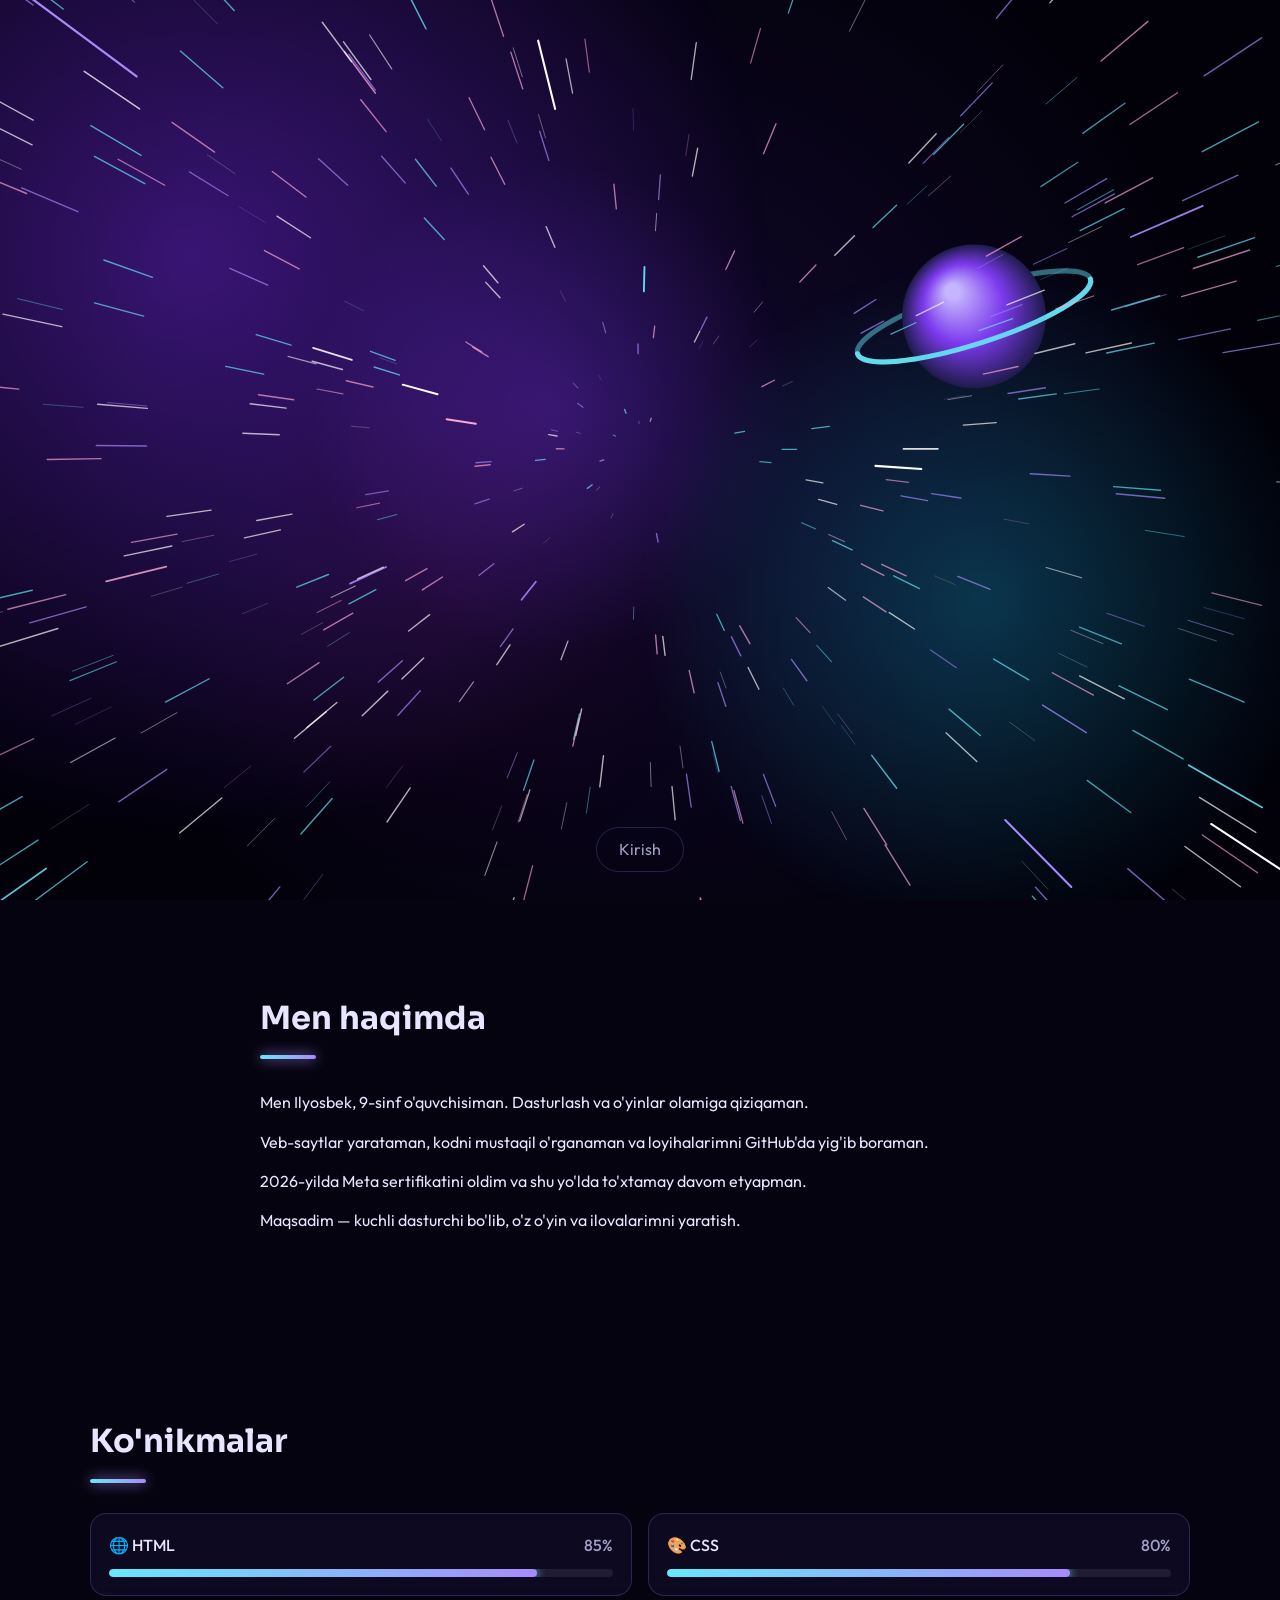
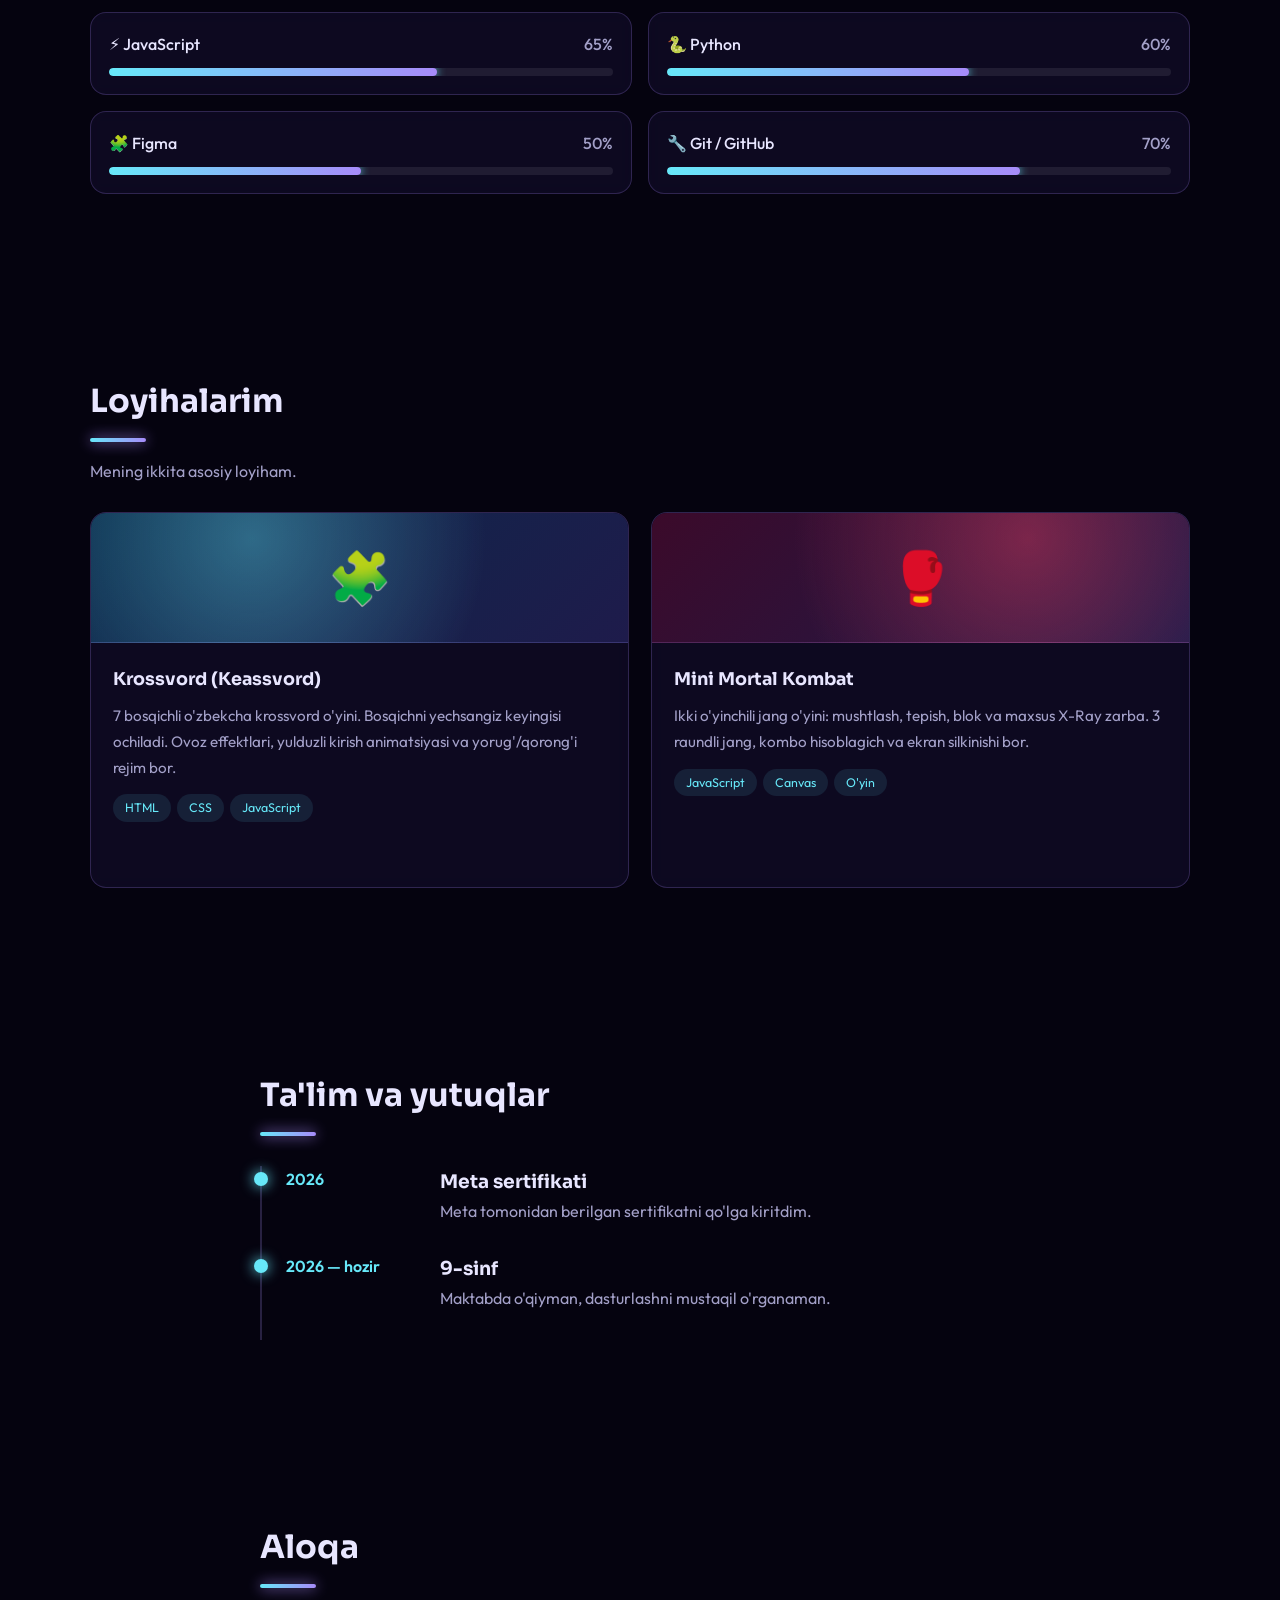
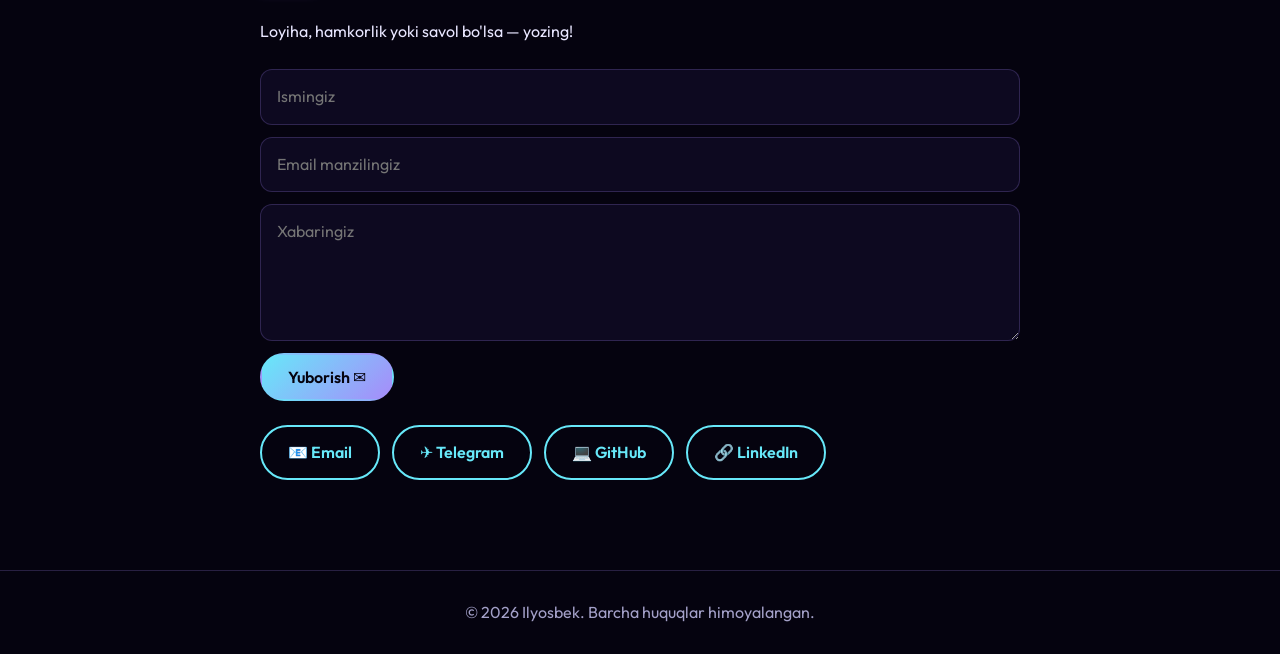
==== p2/index.html @ faa94288 "Add files via upload" ====
<!DOCTYPE html>
<html lang="uz">
<head>
<meta charset="UTF-8">
<meta name="viewport" content="width=device-width, initial-scale=1">
<title>Ilyosbek — Portfolio</title>
<meta name="description" content="Ilyosbek — 9-sinf o'quvchisi, dasturchi. Shaxsiy portfolio sayti.">
<meta name="theme-color" content="#05030f">
<link rel="preconnect" href="https://fonts.googleapis.com">
<link rel="preconnect" href="https://fonts.gstatic.com" crossorigin>
<link href="https://fonts.googleapis.com/css2?family=Sora:wght@400;600;800&family=Outfit:wght@300;400;500;600&display=swap" rel="stylesheet">
<link rel="stylesheet" href="style.css">
</head>
<body>

<!-- Kirish: koinot bo'ylab uchish, keyin yulduzlardan "Xush kelibsiz" yozuvi -->
<div class="intro" id="intro">
  <canvas id="introCanvas"></canvas>
  <button class="skip" id="skipBtn">Kirish</button>
</div>

<canvas id="space" aria-hidden="true"></canvas>
<div class="spot" id="spot" aria-hidden="true"></div>
<div class="nebula" aria-hidden="true"><i></i><i></i><i></i></div>
<div class="progress" id="progress"></div>

<header class="header">
  <nav class="nav container">
    <a href="#hero" class="logo">Ilyosbek<span>✦</span></a>
    <ul class="nav-links" id="navLinks">
      <li><a href="#about">Men</a></li>
      <li><a href="#skills">Ko'nikmalar</a></li>
      <li><a href="#projects">Loyihalar</a></li>
      <li><a href="#education">Ta'lim</a></li>
      <li><a href="#contact">Aloqa</a></li>
    </ul>
    <button class="icon-btn menu-btn" id="menuBtn" aria-label="Menyu">☰</button>
  </nav>
</header>

<main>
  <section id="hero" class="hero">
    <div class="container hero-inner">
      <div class="hero-text reveal">
        <span class="badge">🚀 Salom, men</span>
        <h1>Ilyosbek</h1>
        <p class="typing">Men <span id="typed"></span><i class="cursor">|</i></p>
        <p class="tagline">Bugungi harakat, ertangi natija.</p>
        <div class="hero-btns">
          <a href="#projects" class="btn">Loyihalarim</a>
          <a href="#contact" class="btn btn-outline">Bog'lanish</a>
        </div>
        <div class="stats">
          <div><b id="repoCount" data-count="2">0</b><small>Loyiha</small></div>
          <div><b data-count="1">0</b><small>Meta sertifikat</small></div>
          <div><b data-count="9">0</b><small>-sinf</small></div>
        </div>
      </div>
      <div class="avatar-wrap reveal">
        <img src="./5355030624579821579.jpg" alt="Ilyosbek — profil rasmi" class="avatar">
      </div>
    </div>
  </section>

  <section id="about" class="section">
    <div class="container narrow reveal">
      <h2 class="title">Men haqimda</h2>
      <p>Men Ilyosbek, 9-sinf o'quvchisiman. Dasturlash va o'yinlar olamiga qiziqaman.</p>
      <p>Veb-saytlar yarataman, kodni mustaqil o'rganaman va loyihalarimni GitHub'da yig'ib boraman.</p>
      <p>2026-yilda Meta sertifikatini oldim va shu yo'lda to'xtamay davom etyapman.</p>
      <p>Maqsadim — kuchli dasturchi bo'lib, o'z o'yin va ilovalarimni yaratish.</p>
    </div>
  </section>

  <section id="skills" class="section">
    <div class="container">
      <h2 class="title reveal">Ko'nikmalar</h2>
      <ul class="skills">
        <li class="reveal" data-level="85"><div class="sk-head"><span>🌐 HTML</span><em>85%</em></div><div class="bar"><i></i></div></li>
        <li class="reveal" data-level="80"><div class="sk-head"><span>🎨 CSS</span><em>80%</em></div><div class="bar"><i></i></div></li>
        <li class="reveal" data-level="65"><div class="sk-head"><span>⚡ JavaScript</span><em>65%</em></div><div class="bar"><i></i></div></li>
        <li class="reveal" data-level="60"><div class="sk-head"><span>🐍 Python</span><em>60%</em></div><div class="bar"><i></i></div></li>
        <li class="reveal" data-level="50"><div class="sk-head"><span>🧩 Figma</span><em>50%</em></div><div class="bar"><i></i></div></li>
        <li class="reveal" data-level="70"><div class="sk-head"><span>🔧 Git / GitHub</span><em>70%</em></div><div class="bar"><i></i></div></li>
      </ul>
    </div>
  </section>

  <section id="projects" class="section">
    <div class="container">
      <h2 class="title reveal">Loyihalarim</h2>
      <p class="lead reveal">Mening ikkita asosiy loyiham.</p>
      <div class="projects" id="projectList">
        <article class="card">
          <div class="thumb t1" aria-hidden="true">🧩</div>
          <div class="card-body">
            <h3>Krossvord (Keassvord)</h3>
            <p>7 bosqichli o'zbekcha krossvord o'yini. Bosqichni yechsangiz keyingisi ochiladi. Ovoz effektlari, yulduzli kirish animatsiyasi va yorug'/qorong'i rejim bor.</p>
            <div class="tags"><span>HTML</span><span>CSS</span><span>JavaScript</span></div>
            <div class="card-links">
              <a href="https://htmlpreview.github.io/?https://github.com/IlyosbekIT/Keassvord/blob/main/index.html" target="_blank" rel="noopener">O'ynash ↗</a>
              <a href="https://github.com/IlyosbekIT/Keassvord" target="_blank" rel="noopener">GitHub ↗</a>
            </div>
          </div>
        </article>
        <article class="card">
          <div class="thumb t2" aria-hidden="true">🥊</div>
          <div class="card-body">
            <h3>Mini Mortal Kombat</h3>
            <p>Ikki o'yinchili jang o'yini: mushtlash, tepish, blok va maxsus X-Ray zarba. 3 raundli jang, kombo hisoblagich va ekran silkinishi bor.</p>
            <div class="tags"><span>JavaScript</span><span>Canvas</span><span>O'yin</span></div>
            <div class="card-links">
              <a href="https://htmlpreview.github.io/?https://github.com/IlyosbekIT/mini-game-mortalkombat/blob/main/mortal_kombat_v3.html" target="_blank" rel="noopener">O'ynash ↗</a>
              <a href="https://github.com/IlyosbekIT/mini-game-mortalkombat" target="_blank" rel="noopener">GitHub ↗</a>
            </div>
          </div>
        </article>
      </div>
    </div>
  </section>

  <section id="education" class="section">
    <div class="container narrow">
      <h2 class="title reveal">Ta'lim va yutuqlar</h2>
      <ul class="timeline">
        <li class="reveal"><span class="year">2026</span><div><h3>Meta sertifikati</h3><p>Meta tomonidan berilgan sertifikatni qo'lga kiritdim.</p></div></li>
        <li class="reveal"><span class="year">2026 — hozir</span><div><h3>9-sinf</h3><p>Maktabda o'qiyman, dasturlashni mustaqil o'rganaman.</p></div></li>
      </ul>
    </div>
  </section>

  <section id="contact" class="section">
    <div class="container narrow">
      <h2 class="title reveal">Aloqa</h2>
      <p class="reveal">Loyiha, hamkorlik yoki savol bo'lsa — yozing!</p>
      <form class="form reveal" id="form">
        <input id="fName" placeholder="Ismingiz" required>
        <input id="fMail" type="email" placeholder="Email manzilingiz" required>
        <textarea id="fMsg" rows="4" placeholder="Xabaringiz" required></textarea>
        <button class="btn" type="submit">Yuborish ✉️</button>
      </form>
      <div class="contacts reveal">
        <a href="mailto:cripmayngame@gmail.com" class="btn btn-outline">📧 Email</a>
        <a href="https://t.me/itzIlyosbek" target="_blank" rel="noopener" class="btn btn-outline">✈️ Telegram</a>
        <a href="https://github.com/IlyosbekIT" target="_blank" rel="noopener" class="btn btn-outline">💻 GitHub</a>
        <a href="https://share.google/00MURgYZp73MYWZlD" target="_blank" rel="noopener" class="btn btn-outline">🔗 LinkedIn</a>
      </div>
    </div>
  </section>
</main>

<footer class="footer"><p>© 2026 Ilyosbek. Barcha huquqlar himoyalangan.</p></footer>
<button class="to-top" id="toTop" aria-label="Yuqoriga">↑</button>
<div class="cur-ring" id="curRing" aria-hidden="true"></div><div class="cur-dot" id="curDot" aria-hidden="true"></div>
<canvas id="fx" aria-hidden="true"></canvas>
<script src="script.js"></script>
</body>
</html>
---- p2/style.css ----
:root{--main:#67e8f9;--main2:#a78bfa;--bg:#05030f;--text:#e8e6ff;--muted:#a3a0c8;--card:rgba(20,16,48,.55);--border:rgba(167,139,250,.22);--glass:rgba(5,3,15,.65)}
*{box-sizing:border-box;margin:0;padding:0}
html{scroll-behavior:smooth;scroll-padding-top:70px}
body{font-family:"Outfit",system-ui,sans-serif;background:var(--bg);color:var(--text);line-height:1.7;overflow-x:hidden}
h1,h2,h3,.logo,.stats b{font-family:"Sora","Outfit",sans-serif}
img{max-width:100%;display:block}a{color:var(--main);text-decoration:none}ul{list-style:none}
:focus-visible{outline:2px solid var(--main);outline-offset:3px}
.container{width:min(1100px,92%);margin:0 auto}.narrow{width:min(760px,92%)}
main,.header,.footer{position:relative;z-index:2}

/* Fon */
#space{position:fixed;inset:0;width:100%;height:100%;z-index:0}
.nebula{position:fixed;inset:0;z-index:1;pointer-events:none;overflow:hidden}
.nebula i{position:absolute;border-radius:50%;filter:blur(90px);opacity:.3;animation:drift 22s ease-in-out infinite}
.nebula i:nth-child(1){width:520px;height:520px;background:#6d28d9;top:-120px;left:-120px}
.nebula i:nth-child(2){width:460px;height:460px;background:#0e7490;bottom:-100px;right:-100px;animation-delay:-8s}
.nebula i:nth-child(3){width:380px;height:380px;background:#be185d;top:45%;left:55%;opacity:.16;animation-delay:-15s}
@keyframes drift{50%{transform:translate(60px,40px) scale(1.15)}}

/* Kirish */
.intro{position:fixed;inset:0;z-index:300;background:radial-gradient(circle at 50% 50%,#12082e,#02010a 75%);transition:opacity 1.2s,visibility 1.2s}
.intro.done{opacity:0;visibility:hidden}
#introCanvas{width:100%;height:100%;display:block;transition:transform 1.4s ease-in}
.intro.done #introCanvas{transform:scale(1.5)}
.skip{position:absolute;bottom:28px;left:50%;transform:translateX(-50%);background:none;color:var(--muted);border:1px solid var(--border);padding:8px 22px;border-radius:99px;font:inherit;cursor:pointer;transition:.25s}
.skip:hover{color:var(--main);border-color:var(--main)}

.progress{position:fixed;top:0;left:0;height:3px;width:0;background:linear-gradient(90deg,var(--main),var(--main2));z-index:100;box-shadow:0 0 12px var(--main)}
.header{position:sticky;top:0;background:var(--glass);backdrop-filter:blur(14px);-webkit-backdrop-filter:blur(14px);border-bottom:1px solid var(--border)}
.nav{display:flex;align-items:center;justify-content:space-between;height:64px}
.logo{font-weight:800;font-size:1.25rem;color:var(--text)}.logo span{color:var(--main);margin-left:4px;display:inline-block;animation:spin 8s linear infinite}
@keyframes spin{to{transform:rotate(360deg)}}
.nav-links{display:none;flex-direction:column;gap:14px;position:absolute;top:64px;left:0;right:0;background:#0a0620;padding:18px 4%;border-bottom:1px solid var(--border)}
.nav-links.open{display:flex}
.nav-links a{color:var(--text);padding:4px 0;border-bottom:2px solid transparent}
.nav-links a:hover,.nav-links a.active{color:var(--main);border-color:var(--main)}
.icon-btn{background:none;border:1px solid var(--border);border-radius:10px;width:40px;height:40px;font-size:1.1rem;cursor:pointer;color:var(--text)}

.section{padding:90px 0}
.title{font-size:2rem;margin-bottom:30px}
.title::after{content:"";display:block;width:56px;height:4px;border-radius:2px;margin-top:10px;background:linear-gradient(90deg,var(--main),var(--main2));box-shadow:0 0 14px var(--main2)}
.lead{color:var(--muted);margin:-14px 0 26px}
.section p+p{margin-top:12px}

.btn{display:inline-block;padding:12px 26px;border-radius:99px;font-weight:600;font-size:1rem;cursor:pointer;color:#05030f;border:2px solid transparent;background:linear-gradient(135deg,var(--main),var(--main2));font-family:inherit;transition:.25s}
.btn:hover{transform:translateY(-3px);box-shadow:0 10px 28px rgba(103,232,249,.35)}
.btn-outline{background:transparent;color:var(--main);border-color:var(--main)}
.btn-outline:hover{background:var(--main);color:#05030f}

.hero{padding:70px 0 90px;min-height:calc(100vh - 64px);display:flex;align-items:center}
.hero-inner{display:flex;flex-direction:column-reverse;align-items:center;gap:40px;text-align:center}
.badge{display:inline-block;padding:6px 16px;border-radius:99px;background:var(--card);border:1px solid var(--border);font-size:.9rem}
.hero h1{font-size:3rem;line-height:1.1;margin:16px 0 8px;font-weight:800;background:linear-gradient(120deg,#fff,var(--main) 50%,var(--main2));-webkit-background-clip:text;background-clip:text;color:transparent}
.typing{font-size:1.25rem;font-weight:500;color:var(--muted);min-height:2em}
.typing #typed,.cursor{color:var(--main)}.cursor{animation:blink 1s steps(1) infinite}
@keyframes blink{50%{opacity:0}}
.tagline{margin:10px 0 24px;color:var(--muted)}
.hero-btns{display:flex;gap:12px;justify-content:center;flex-wrap:wrap}
.stats{display:flex;gap:30px;justify-content:center;margin-top:36px}
.stats b{display:inline-block;font-size:1.8rem;color:var(--main)}.stats small{display:block;color:var(--muted)}
.avatar-wrap{padding:6px;border-radius:50%;background:conic-gradient(var(--main),var(--main2),#f472b6,var(--main));box-shadow:0 0 60px rgba(167,139,250,.45);animation:bob 7s ease-in-out infinite}
@keyframes bob{50%{transform:translateY(-18px)}}
.avatar{width:240px;height:240px;border-radius:50%;object-fit:cover;border:5px solid var(--bg)}

.skills{display:grid;grid-template-columns:1fr;gap:16px}
.skills li,.card{background:var(--card);border:1px solid var(--border);border-radius:16px;backdrop-filter:blur(8px);-webkit-backdrop-filter:blur(8px)}
.skills li{padding:18px}
.sk-head{display:flex;justify-content:space-between;font-weight:500;margin-bottom:10px}.sk-head em{font-style:normal;color:var(--muted)}
.bar{height:8px;border-radius:99px;background:rgba(255,255,255,.08);overflow:hidden}
.bar i{display:block;height:100%;width:0;border-radius:99px;background:linear-gradient(90deg,var(--main),var(--main2));box-shadow:0 0 10px var(--main);transition:width 1.4s cubic-bezier(.2,.8,.2,1)}

.projects{display:grid;grid-template-columns:1fr;gap:22px}
.card{position:relative;overflow:hidden;transition:transform .18s ease-out,border-color .3s,box-shadow .3s;will-change:transform}
.card:hover{border-color:var(--main);box-shadow:0 0 34px rgba(103,232,249,.22)}
.card-body{padding:22px;display:flex;flex-direction:column;height:100%}.card-body h3{margin-bottom:8px;font-size:1.1rem}
.card-body p{font-size:.95rem;color:var(--muted)}
.tags{display:flex;flex-wrap:wrap;gap:6px;margin-top:14px}
.tags span{font-size:.78rem;padding:3px 12px;border-radius:99px;background:rgba(103,232,249,.1);color:var(--main)}
.card-links{display:flex;gap:18px;margin-top:auto;padding-top:16px;font-weight:600}

.timeline li{display:flex;flex-direction:column;gap:4px;padding:0 0 28px 24px;border-left:2px solid var(--border);position:relative}
.timeline li::before{content:"";position:absolute;left:-8px;top:6px;width:14px;height:14px;border-radius:50%;background:var(--main);box-shadow:0 0 14px var(--main)}
.year{font-weight:600;color:var(--main)}.timeline p{color:var(--muted)}

.form{display:grid;gap:12px;margin:24px 0}
.form input,.form textarea{width:100%;padding:13px 16px;border-radius:12px;border:1px solid var(--border);background:var(--card);color:var(--text);font:inherit}
.form input:focus,.form textarea:focus{outline:none;border-color:var(--main);box-shadow:0 0 0 3px rgba(103,232,249,.2)}
.form .btn{justify-self:start}
.contacts{display:flex;flex-wrap:wrap;gap:12px}

.footer{text-align:center;padding:28px 0;border-top:1px solid var(--border);color:var(--muted)}
.to-top{position:fixed;right:20px;bottom:20px;width:46px;height:46px;border-radius:50%;border:none;cursor:pointer;font-size:1.3rem;color:#05030f;background:linear-gradient(135deg,var(--main),var(--main2));opacity:0;pointer-events:none;transition:.3s;z-index:40}
.to-top.show{opacity:1;pointer-events:auto}

.reveal{opacity:0;transform:translateY(24px);transition:opacity .8s,transform .8s}
.reveal.in{opacity:1;transform:none}
@media (prefers-reduced-motion:reduce){*{animation:none!important;transition:none!important}.reveal{opacity:1;transform:none}}

@media (min-width:769px){
  .menu-btn{display:none}
  .nav-links{display:flex;flex-direction:row;position:static;padding:0;border:none;background:none;gap:26px}
  .hero-inner{flex-direction:row;justify-content:space-between;text-align:left}
  .hero-btns,.stats{justify-content:flex-start}
  .hero h1{font-size:4.4rem}
  .avatar{width:320px;height:320px}
  .skills{grid-template-columns:repeat(2,1fr)}
  .projects{grid-template-columns:repeat(2,1fr)}
  .timeline li{flex-direction:row;gap:24px}.year{min-width:130px}
}

/* Loyiha rasmi */
.thumb{height:130px;display:grid;place-items:center;font-size:3.2rem;border-bottom:1px solid var(--border)}
.t1{background:radial-gradient(circle at 30% 20%,rgba(103,232,249,.35),transparent 60%),linear-gradient(135deg,#0b2a4a,#1e1b4b)}
.t2{background:radial-gradient(circle at 70% 20%,rgba(244,63,94,.4),transparent 60%),linear-gradient(135deg,#3b0a2a,#1e1b4b)}
.card .thumb{transition:transform .4s}.card:hover .thumb{transform:scale(1.08)}

/* Sichqoncha effektlari */
#fx{position:fixed;inset:0;width:100%;height:100%;pointer-events:none;z-index:250}
.spot{position:fixed;left:0;top:0;width:520px;height:520px;margin:-260px 0 0 -260px;border-radius:50%;pointer-events:none;z-index:1;opacity:0;transition:opacity .5s;background:radial-gradient(circle,rgba(103,232,249,.13),rgba(167,139,250,.07) 40%,transparent 68%)}
.card::after{content:"";position:absolute;inset:0;pointer-events:none;opacity:0;transition:opacity .3s;background:radial-gradient(circle at var(--gx,50%) var(--gy,50%),rgba(255,255,255,.16),transparent 50%)}
.card:hover::after{opacity:1}
.cur-dot,.cur-ring{position:fixed;left:0;top:0;pointer-events:none;z-index:400;border-radius:50%;opacity:0;transition:opacity .3s,width .25s,height .25s,margin .25s,background .25s,border-color .25s}
.cur-dot{width:8px;height:8px;margin:-4px 0 0 -4px;background:#fff;box-shadow:0 0 12px 3px var(--main)}
.cur-ring{width:36px;height:36px;margin:-18px 0 0 -18px;border:1.5px solid var(--main2);box-shadow:0 0 16px rgba(167,139,250,.5),inset 0 0 12px rgba(167,139,250,.25)}
.cur-ring.hov{width:60px;height:60px;margin:-30px 0 0 -30px;border-color:var(--main);background:rgba(103,232,249,.1)}
.cur-ring.down{width:24px;height:24px;margin:-12px 0 0 -12px;background:rgba(244,114,182,.3)}
.fx-on .cur-dot,.fx-on .cur-ring{opacity:1}
@media (hover:hover) and (pointer:fine){
  body.fx-ready,body.fx-ready a,body.fx-ready button,body.fx-ready label{cursor:none}
  body.fx-ready input,body.fx-ready textarea{cursor:text}
}
@media (hover:none),(pointer:coarse){.cur-dot,.cur-ring,.spot{display:none}}
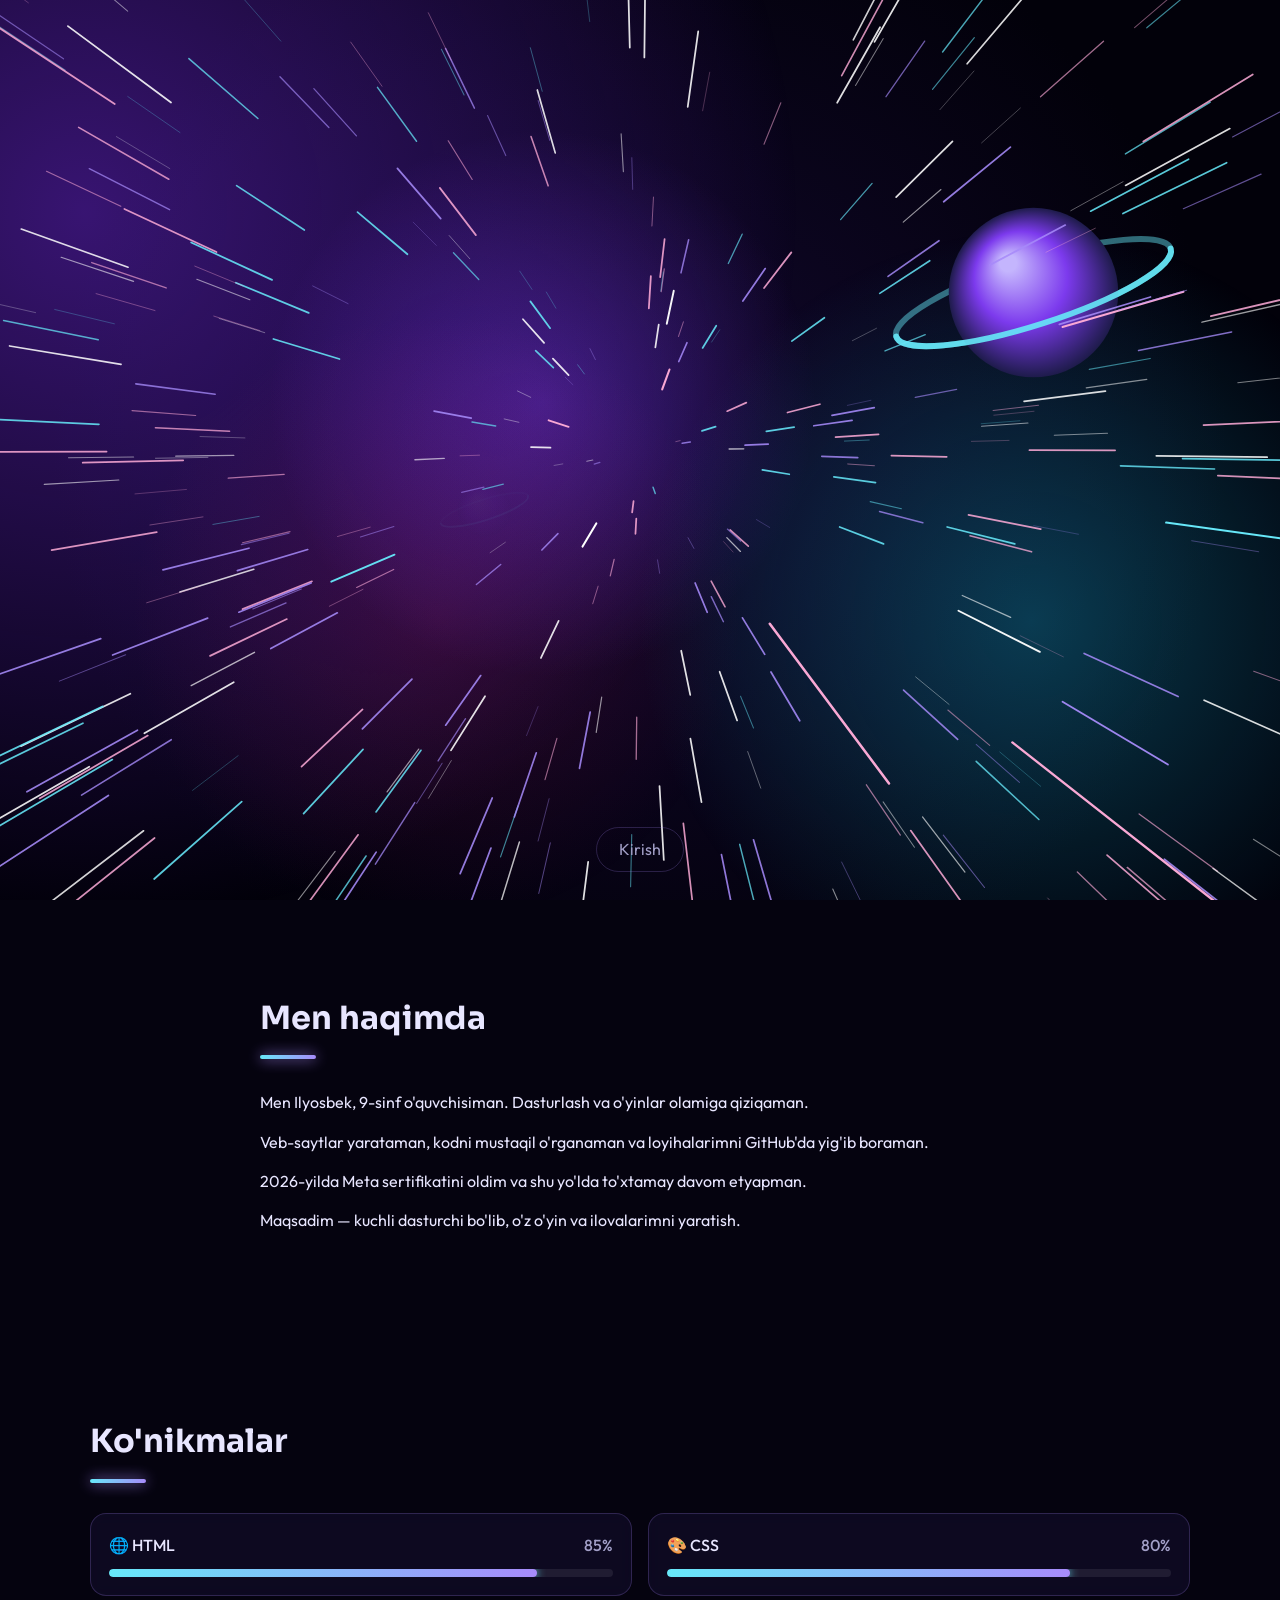
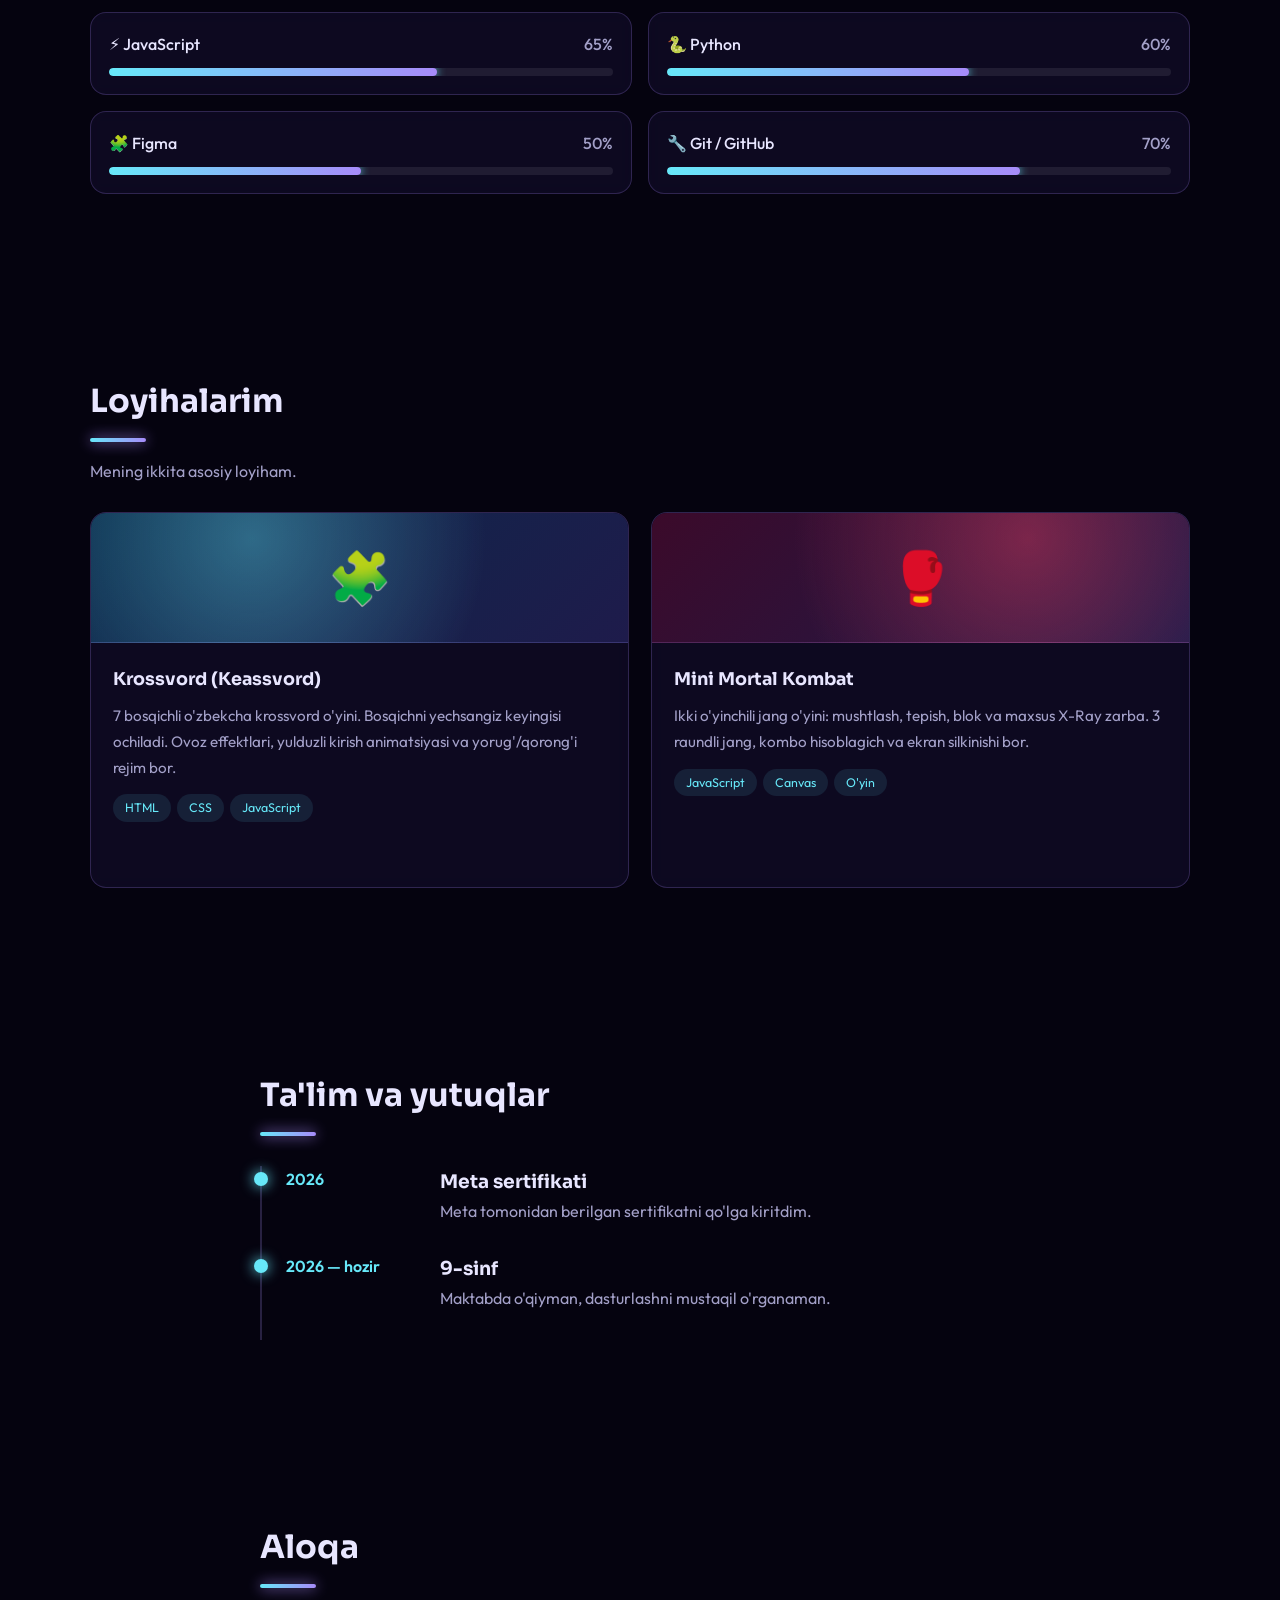
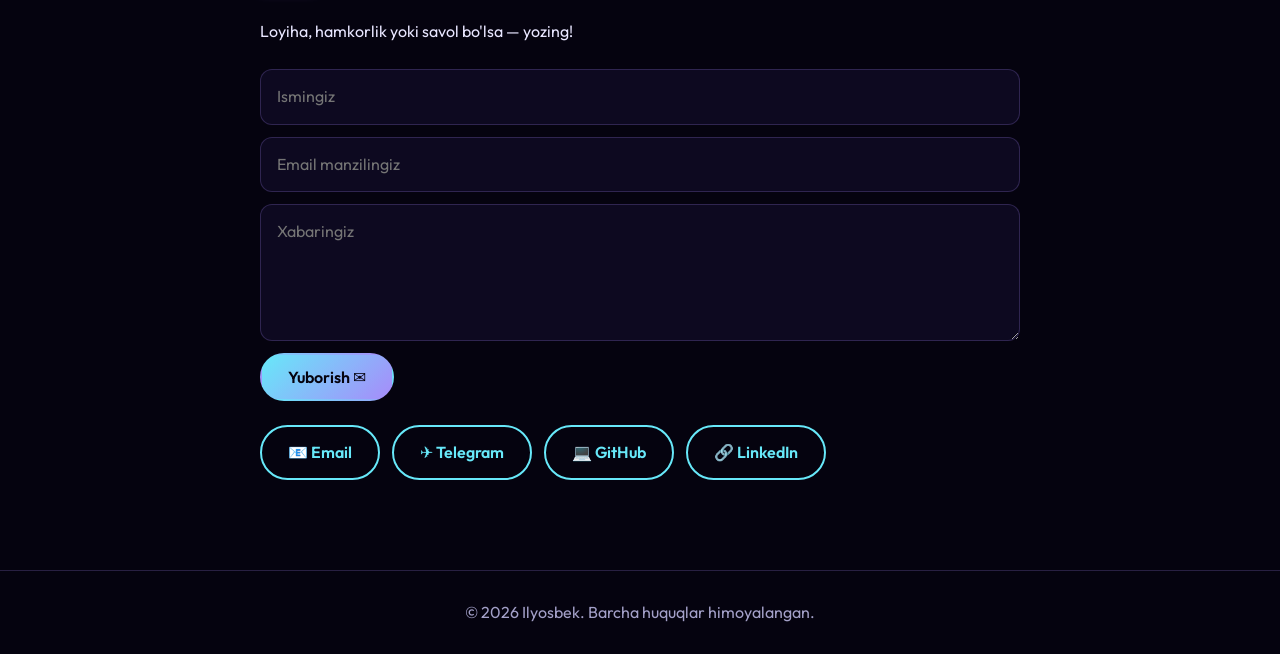
==== commit 2aabd5dd: "Add files via upload" ====
--- a/p2/index.html
+++ b/p2/index.html
@@ -143,7 +143,7 @@
         <a href="mailto:cripmayngame@gmail.com" class="btn btn-outline">📧 Email</a>
         <a href="https://t.me/itzIlyosbek" target="_blank" rel="noopener" class="btn btn-outline">✈️ Telegram</a>
         <a href="https://github.com/IlyosbekIT" target="_blank" rel="noopener" class="btn btn-outline">💻 GitHub</a>
-        <a href="https://share.google/00MURgYZp73MYWZlD" target="_blank" rel="noopener" class="btn btn-outline">🔗 LinkedIn</a>
+        <a href="https://www.linkedin.com/in/cripmayn-sila-a85b82442/" target="_blank" rel="noopener" class="btn btn-outline">🔗 LinkedIn</a>
       </div>
     </div>
   </section>
